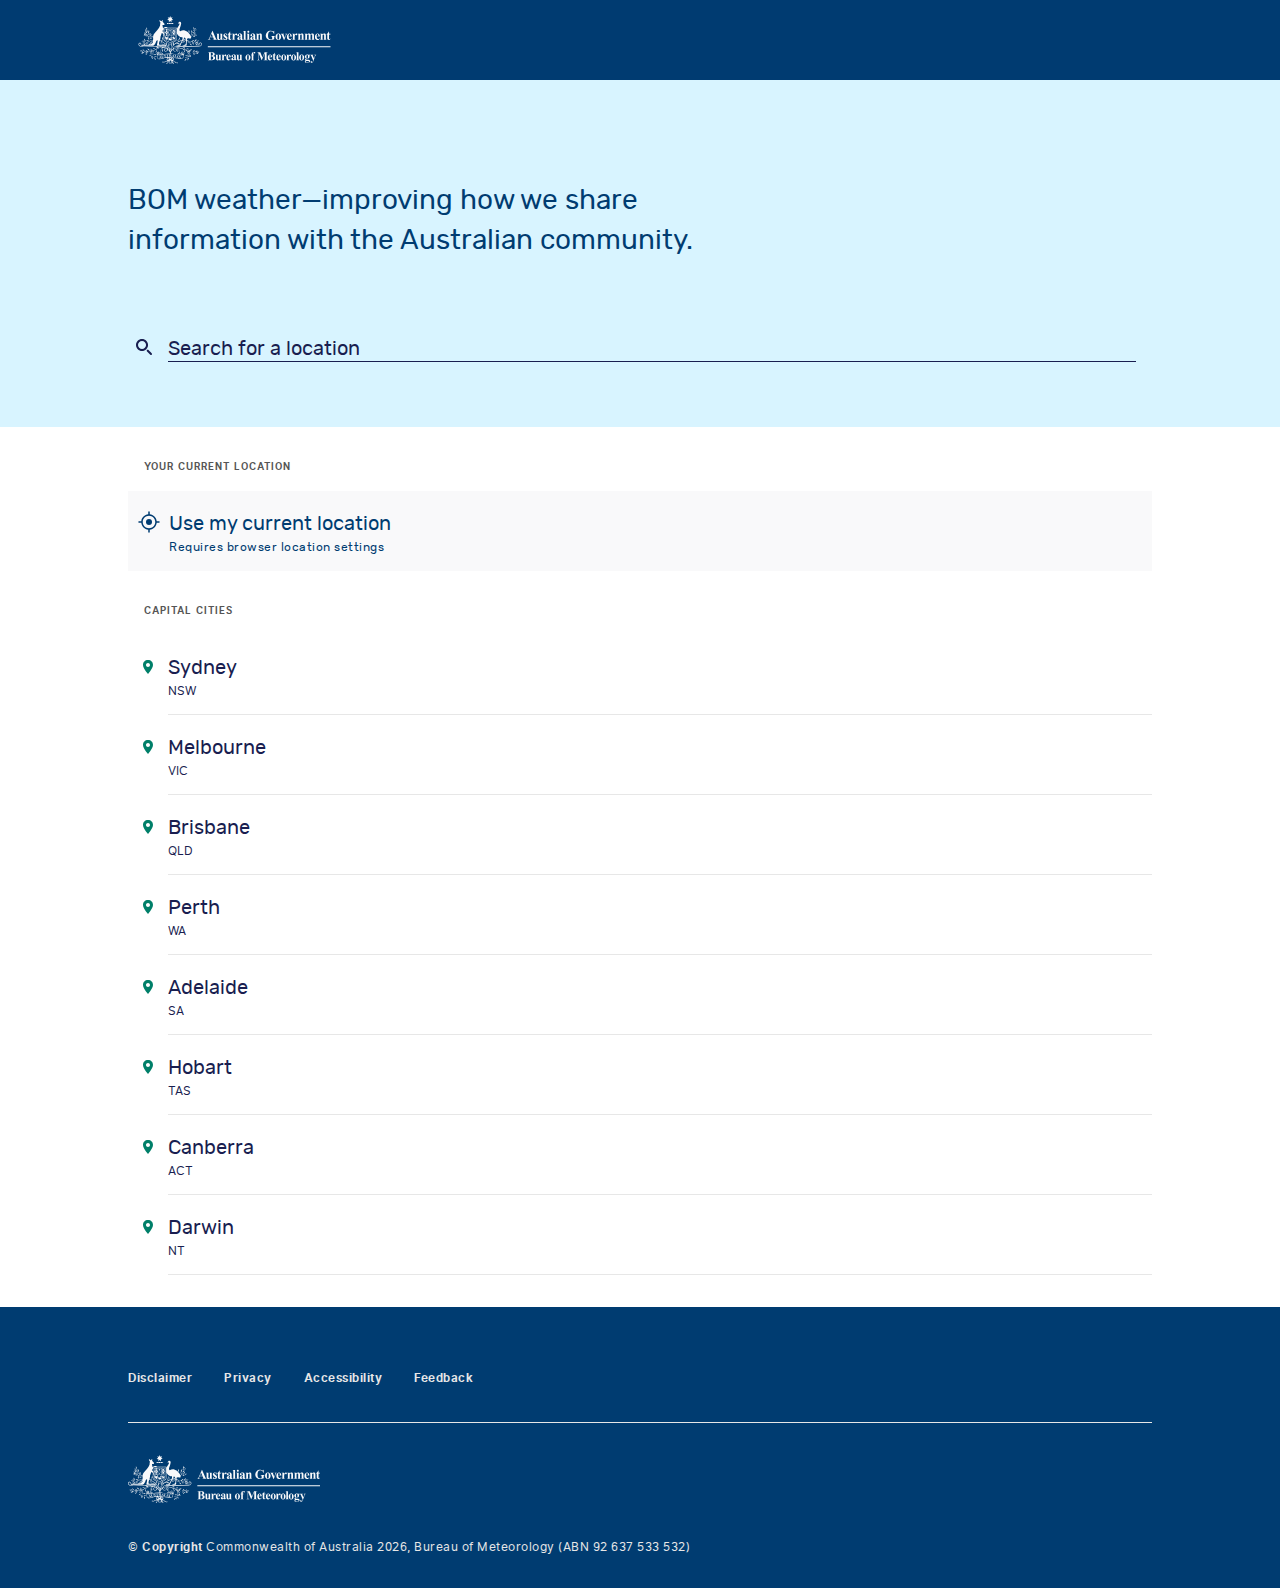
==== index.html @ 6bbe50c7 "first commit" ====
<!DOCTYPE html><!--[if lte IE 9]> <html class="ie-unsupported" lang="en"> <![endif]--><html lang="en"><head><meta charset="utf-8"><meta name="viewport" content="width=device-width,initial-scale=1,shrink-to-fit=no"><meta http-equiv="Content-Security-Policy" content="default-src 'self' 'unsafe-inline' *; img-src 'self' data: *; script-src 'self' 'unsafe-inline' *.bom.gov.au *.hotjar.com *.googletagmanager.com *.google-analytics.com; font-src 'self';"/><meta http-equiv="X-UA-Compatible" content="IE=edge"><meta name="theme-color" content="#003c71"><meta name="apple-mobile-web-app-capable" content="yes"><meta name="apple-mobile-web-app-title" content="Weather"><script type="text/javascript" src="/unsupported-ie/detect-ie.js" async></script><!--[if lte IE 9]> <link rel="stylesheet" href="/unsupported-ie/ie.css"> <![endif]--><script>const branchCommitId = "master-6253c6df";
      if (branchCommitId.indexOf('%') === -1) {
        dataLayer = [{ branchCommitId }];
      }
      (function(w,d,s,l,i){w[l]=w[l]||[];w[l].push({'gtm.start':new Date().getTime(),event:'gtm.js'});var f=d.getElementsByTagName(s)[0],j=d.createElement(s),dl=l!='dataLayer'?'&l='+l:'';j.async=true;j.src='https://www.googletagmanager.com/gtm.js?id='+i+dl;f.parentNode.insertBefore(j,f);})(window,document,'script','dataLayer','GTM-N5XTRD5');</script><link rel="manifest" href="/manifest.json"><link rel="shortcut icon" href="/favicon.ico"><link rel="preload" href="/fonts/fonts.css" as="style"><link rel="preload" crossorigin href="/fonts/Rubik-Regular.woff2" as="font"><link rel="preload" crossorigin href="/fonts/Rubik-Bold.woff2" as="font"><link rel="preload" crossorigin href="/fonts/Rubik-Light.woff2" as="font"><link rel="preload" crossorigin href="/fonts/Rubik-Medium.woff2" as="font"><link rel="preload" crossorigin href="/fonts/Inter-UI-Regular.woff2" as="font"><link rel="preload" crossorigin href="/fonts/Inter-UI-Bold.woff2" as="font"><link rel="preload" crossorigin href="/fonts/Inter-UI-Bold.woff2" as="font"><link rel="apple-touch-icon" sizes="120x120" href="/manifest/icons/Icon-60@2x.png"><link rel="apple-touch-icon" sizes="152x152" href="/manifest/icons/Icon-76@2x.png"><link rel="apple-touch-icon" sizes="167x167" href="/manifest/icons/Icon-83.5@2x.png"><link rel="apple-touch-icon" sizes="180x180" href="/manifest/icons/Icon-60@3x.png"><link rel="apple-touch-startup-image" href="/manifest/launch_screens/640x1136-portrait.png" media="(device-width: 320px) and (device-height: 568px) and (-webkit-device-pixel-ratio: 2) and (orientation: portrait)"><link rel="apple-touch-startup-image" href="/manifest/launch_screens/750x1334-portrait.png" media="(device-width: 375px) and (device-height: 667px) and (-webkit-device-pixel-ratio: 2) and (orientation: portrait)"><link rel="apple-touch-startup-image" href="/manifest/launch_screens/828x1792-portrait.png" media="(device-width: 414px) and (device-height: 896px) and (-webkit-device-pixel-ratio: 2) and (orientation: portrait)"><link rel="apple-touch-startup-image" href="/manifest/launch_screens/1125x2436-portrait.png" media="(device-width: 375px) and (device-height: 812px) and (-webkit-device-pixel-ratio: 3) and (orientation: portrait)"><link rel="apple-touch-startup-image" href="/manifest/launch_screens/1242x2208-portrait.png" media="(device-width: 414px) and (device-height: 736px) and (-webkit-device-pixel-ratio: 3) and (orientation: portrait)"><link rel="apple-touch-startup-image" href="/manifest/launch_screens/1242x2688-portrait.png" media="(device-width: 414px) and (device-height: 896px) and (-webkit-device-pixel-ratio: 3) and (orientation: portrait)"><link rel="apple-touch-startup-image" href="/manifest/launch_screens/1536x2048-portrait.png" media="(device-width: 768px) and (device-height: 1024px) and (-webkit-device-pixel-ratio: 2) and (orientation: portrait)"><link rel="apple-touch-startup-image" href="/manifest/launch_screens/1668x2224-portrait.png" media="(device-width: 834px) and (device-height: 1112px) and (-webkit-device-pixel-ratio: 2) and (orientation: portrait)"><link rel="apple-touch-startup-image" href="/manifest/launch_screens/1668x2388-portrait.png" media="(device-width: 834px) and (device-height: 1194px) and (-webkit-device-pixel-ratio: 2) and (orientation: portrait)"><link rel="apple-touch-startup-image" href="/manifest/launch_screens/2048x2732-portrait.png" media="(device-width: 1024px) and (device-height: 1366px) and (-webkit-device-pixel-ratio: 2) and (orientation: portrait)"><link rel="apple-touch-startup-image" href="/manifest/launch_screens/640x1136-landscape.png" media="(device-width: 320px) and (device-height: 568px) and (-webkit-device-pixel-ratio: 2) and (orientation: landscape)"><link rel="apple-touch-startup-image" href="/manifest/launch_screens/750x1334-landscape.png" media="(device-width: 375px) and (device-height: 667px) and (-webkit-device-pixel-ratio: 2) and (orientation: landscape)"><link rel="apple-touch-startup-image" href="/manifest/launch_screens/828x1792-landscape.png" media="(device-width: 414px) and (device-height: 896px) and (-webkit-device-pixel-ratio: 2) and (orientation: landscape)"><link rel="apple-touch-startup-image" href="/manifest/launch_screens/1125x2436-landscape.png" media="(device-width: 375px) and (device-height: 812px) and (-webkit-device-pixel-ratio: 3) and (orientation: landscape)"><link rel="apple-touch-startup-image" href="/manifest/launch_screens/1242x2208-landscape.png" media="(device-width: 414px) and (device-height: 736px) and (-webkit-device-pixel-ratio: 3) and (orientation: landscape)"><link rel="apple-touch-startup-image" href="/manifest/launch_screens/1242x2688-landscape.png" media="(device-width: 414px) and (device-height: 896px) and (-webkit-device-pixel-ratio: 3) and (orientation: landscape)"><link rel="apple-touch-startup-image" href="/manifest/launch_screens/1536x2048-landscape.png" media="(device-width: 768px) and (device-height: 1024px) and (-webkit-device-pixel-ratio: 2) and (orientation: landscape)"><link rel="apple-touch-startup-image" href="/manifest/launch_screens/1668x2224-landscape.png" media="(device-width: 834px) and (device-height: 1112px) and (-webkit-device-pixel-ratio: 2) and (orientation: landscape)"><link rel="apple-touch-startup-image" href="/manifest/launch_screens/1668x2388-landscape.png" media="(device-width: 834px) and (device-height: 1194px) and (-webkit-device-pixel-ratio: 2) and (orientation: landscape)"><link rel="apple-touch-startup-image" href="/manifest/launch_screens/2048x2732-landscape.png" media="(device-width: 1024px) and (device-height: 1366px) and (-webkit-device-pixel-ratio: 2) and (orientation: landscape)"><title>Weather - Bureau of Meteorology</title></head><body><noscript>You need to enable JavaScript to run this app.<iframe src="https://www.googletagmanager.com/ns.html?id=GTM-N5XTRD5" height="0" width="0" style="display:none;visibility:hidden"></iframe></noscript><div id="root"></div><script src="/unsupported-ie/notification-ie.js" async></script><script type="text/javascript" src="/static/js/runtime~main.c7fba8b1.js"></script><script type="text/javascript" src="/static/js/vendors~main.85f1c21c.chunk.js"></script><script type="text/javascript" src="/static/js/main.90564158.chunk.js"></script></body></html>
---- fonts/fonts.css ----
@font-face {
  font-family: 'Inter UI';
  font-style: normal;
  font-display: auto;
  font-weight: 400;
  src: url('/fonts/Inter-UI-Regular.woff2') format('woff2'),
       url('/fonts/Inter-UI-Regular.woff') format('woff')
}

@font-face {
  font-family: 'Inter UI';
  font-style:  normal;
  font-display: auto;
  font-weight: 700;
  src: url('/fonts/Inter-UI-Bold.woff2') format('woff2'),
       url('/fonts/Inter-UI-Bold.woff') format('woff')
}


@font-face {
  font-family: 'Rubik';
  font-style: normal;
  font-display: auto;
  font-weight: 300;
  src: url('/fonts/Rubik-Light.woff2') format('woff2'),
       url('/fonts/Rubik-Light.woff') format('woff')
}

@font-face {
  font-family: 'Rubik';
  font-style: normal;
  font-display: auto;
  font-weight: 400;
  src: url('/fonts/Rubik-Regular.woff2') format('woff2'),
       url('/fonts/Rubik-Regular.woff') format('woff')
}

@font-face {
  font-family: 'Rubik';
  font-style: normal;
  font-display: auto;
  font-weight: 500;
  src: url('/fonts/Rubik-Medium.woff2') format('woff2'),
       url('/fonts/Rubik-Medium.woff') format('woff')
}

@font-face {
  font-family: 'Rubik';
  font-style: normal;
  font-display: auto;
  font-weight: 700;
  src: url('/fonts/Rubik-Bold.woff2') format('woff2'),
       url('/fonts/Rubik-Bold.woff') format('woff')
}
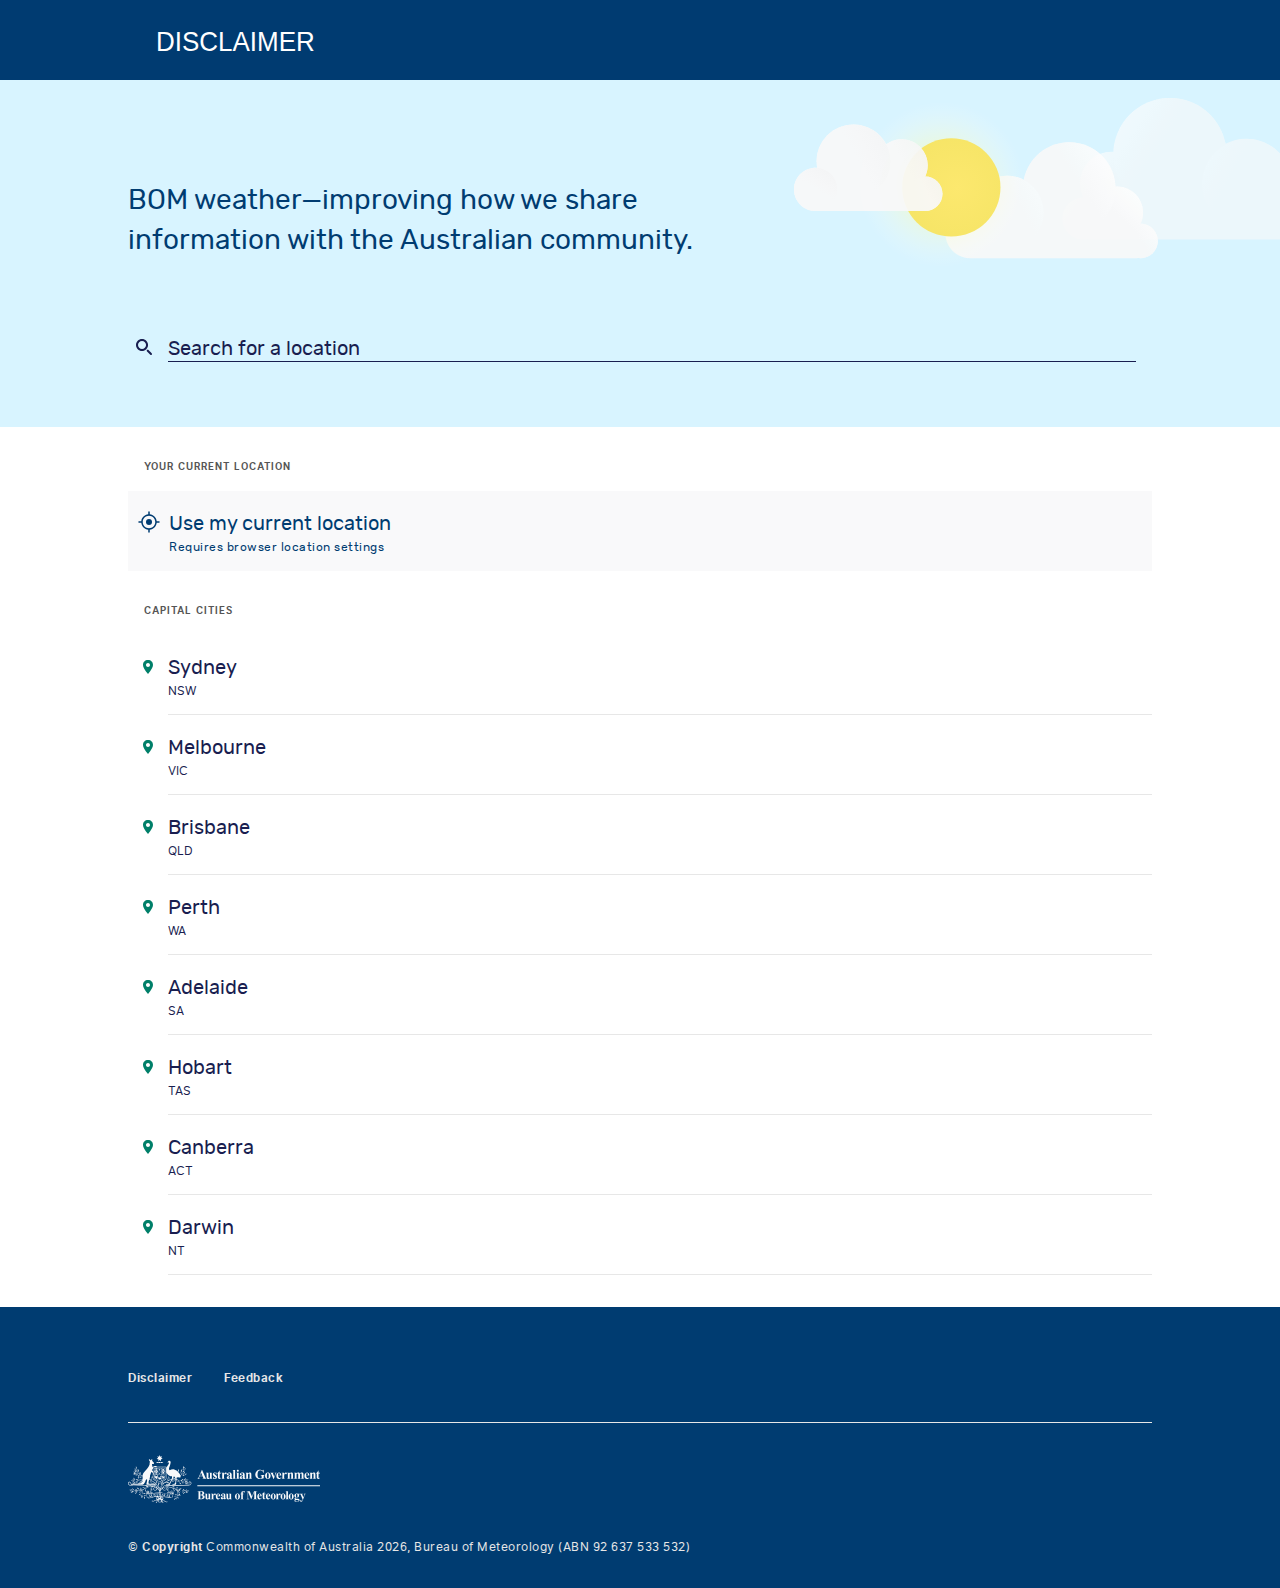
==== commit 159417dd: "Fix iconography and disclaimer" ====
--- a/index.html
+++ b/index.html
@@ -1,5 +1,36 @@
-<!DOCTYPE html><!--[if lte IE 9]> <html class="ie-unsupported" lang="en"> <![endif]--><html lang="en"><head><meta charset="utf-8"><meta name="viewport" content="width=device-width,initial-scale=1,shrink-to-fit=no"><meta http-equiv="Content-Security-Policy" content="default-src 'self' 'unsafe-inline' *; img-src 'self' data: *; script-src 'self' 'unsafe-inline' *.bom.gov.au *.hotjar.com *.googletagmanager.com *.google-analytics.com; font-src 'self';"/><meta http-equiv="X-UA-Compatible" content="IE=edge"><meta name="theme-color" content="#003c71"><meta name="apple-mobile-web-app-capable" content="yes"><meta name="apple-mobile-web-app-title" content="Weather"><script type="text/javascript" src="/unsupported-ie/detect-ie.js" async></script><!--[if lte IE 9]> <link rel="stylesheet" href="/unsupported-ie/ie.css"> <![endif]--><script>const branchCommitId = "master-6253c6df";
-      if (branchCommitId.indexOf('%') === -1) {
-        dataLayer = [{ branchCommitId }];
-      }
-      (function(w,d,s,l,i){w[l]=w[l]||[];w[l].push({'gtm.start':new Date().getTime(),event:'gtm.js'});var f=d.getElementsByTagName(s)[0],j=d.createElement(s),dl=l!='dataLayer'?'&l='+l:'';j.async=true;j.src='https://www.googletagmanager.com/gtm.js?id='+i+dl;f.parentNode.insertBefore(j,f);})(window,document,'script','dataLayer','GTM-N5XTRD5');</script><link rel="manifest" href="/manifest.json"><link rel="shortcut icon" href="/favicon.ico"><link rel="preload" href="/fonts/fonts.css" as="style"><link rel="preload" crossorigin href="/fonts/Rubik-Regular.woff2" as="font"><link rel="preload" crossorigin href="/fonts/Rubik-Bold.woff2" as="font"><link rel="preload" crossorigin href="/fonts/Rubik-Light.woff2" as="font"><link rel="preload" crossorigin href="/fonts/Rubik-Medium.woff2" as="font"><link rel="preload" crossorigin href="/fonts/Inter-UI-Regular.woff2" as="font"><link rel="preload" crossorigin href="/fonts/Inter-UI-Bold.woff2" as="font"><link rel="preload" crossorigin href="/fonts/Inter-UI-Bold.woff2" as="font"><link rel="apple-touch-icon" sizes="120x120" href="/manifest/icons/Icon-60@2x.png"><link rel="apple-touch-icon" sizes="152x152" href="/manifest/icons/Icon-76@2x.png"><link rel="apple-touch-icon" sizes="167x167" href="/manifest/icons/Icon-83.5@2x.png"><link rel="apple-touch-icon" sizes="180x180" href="/manifest/icons/Icon-60@3x.png"><link rel="apple-touch-startup-image" href="/manifest/launch_screens/640x1136-portrait.png" media="(device-width: 320px) and (device-height: 568px) and (-webkit-device-pixel-ratio: 2) and (orientation: portrait)"><link rel="apple-touch-startup-image" href="/manifest/launch_screens/750x1334-portrait.png" media="(device-width: 375px) and (device-height: 667px) and (-webkit-device-pixel-ratio: 2) and (orientation: portrait)"><link rel="apple-touch-startup-image" href="/manifest/launch_screens/828x1792-portrait.png" media="(device-width: 414px) and (device-height: 896px) and (-webkit-device-pixel-ratio: 2) and (orientation: portrait)"><link rel="apple-touch-startup-image" href="/manifest/launch_screens/1125x2436-portrait.png" media="(device-width: 375px) and (device-height: 812px) and (-webkit-device-pixel-ratio: 3) and (orientation: portrait)"><link rel="apple-touch-startup-image" href="/manifest/launch_screens/1242x2208-portrait.png" media="(device-width: 414px) and (device-height: 736px) and (-webkit-device-pixel-ratio: 3) and (orientation: portrait)"><link rel="apple-touch-startup-image" href="/manifest/launch_screens/1242x2688-portrait.png" media="(device-width: 414px) and (device-height: 896px) and (-webkit-device-pixel-ratio: 3) and (orientation: portrait)"><link rel="apple-touch-startup-image" href="/manifest/launch_screens/1536x2048-portrait.png" media="(device-width: 768px) and (device-height: 1024px) and (-webkit-device-pixel-ratio: 2) and (orientation: portrait)"><link rel="apple-touch-startup-image" href="/manifest/launch_screens/1668x2224-portrait.png" media="(device-width: 834px) and (device-height: 1112px) and (-webkit-device-pixel-ratio: 2) and (orientation: portrait)"><link rel="apple-touch-startup-image" href="/manifest/launch_screens/1668x2388-portrait.png" media="(device-width: 834px) and (device-height: 1194px) and (-webkit-device-pixel-ratio: 2) and (orientation: portrait)"><link rel="apple-touch-startup-image" href="/manifest/launch_screens/2048x2732-portrait.png" media="(device-width: 1024px) and (device-height: 1366px) and (-webkit-device-pixel-ratio: 2) and (orientation: portrait)"><link rel="apple-touch-startup-image" href="/manifest/launch_screens/640x1136-landscape.png" media="(device-width: 320px) and (device-height: 568px) and (-webkit-device-pixel-ratio: 2) and (orientation: landscape)"><link rel="apple-touch-startup-image" href="/manifest/launch_screens/750x1334-landscape.png" media="(device-width: 375px) and (device-height: 667px) and (-webkit-device-pixel-ratio: 2) and (orientation: landscape)"><link rel="apple-touch-startup-image" href="/manifest/launch_screens/828x1792-landscape.png" media="(device-width: 414px) and (device-height: 896px) and (-webkit-device-pixel-ratio: 2) and (orientation: landscape)"><link rel="apple-touch-startup-image" href="/manifest/launch_screens/1125x2436-landscape.png" media="(device-width: 375px) and (device-height: 812px) and (-webkit-device-pixel-ratio: 3) and (orientation: landscape)"><link rel="apple-touch-startup-image" href="/manifest/launch_screens/1242x2208-landscape.png" media="(device-width: 414px) and (device-height: 736px) and (-webkit-device-pixel-ratio: 3) and (orientation: landscape)"><link rel="apple-touch-startup-image" href="/manifest/launch_screens/1242x2688-landscape.png" media="(device-width: 414px) and (device-height: 896px) and (-webkit-device-pixel-ratio: 3) and (orientation: landscape)"><link rel="apple-touch-startup-image" href="/manifest/launch_screens/1536x2048-landscape.png" media="(device-width: 768px) and (device-height: 1024px) and (-webkit-device-pixel-ratio: 2) and (orientation: landscape)"><link rel="apple-touch-startup-image" href="/manifest/launch_screens/1668x2224-landscape.png" media="(device-width: 834px) and (device-height: 1112px) and (-webkit-device-pixel-ratio: 2) and (orientation: landscape)"><link rel="apple-touch-startup-image" href="/manifest/launch_screens/1668x2388-landscape.png" media="(device-width: 834px) and (device-height: 1194px) and (-webkit-device-pixel-ratio: 2) and (orientation: landscape)"><link rel="apple-touch-startup-image" href="/manifest/launch_screens/2048x2732-landscape.png" media="(device-width: 1024px) and (device-height: 1366px) and (-webkit-device-pixel-ratio: 2) and (orientation: landscape)"><title>Weather - Bureau of Meteorology</title></head><body><noscript>You need to enable JavaScript to run this app.<iframe src="https://www.googletagmanager.com/ns.html?id=GTM-N5XTRD5" height="0" width="0" style="display:none;visibility:hidden"></iframe></noscript><div id="root"></div><script src="/unsupported-ie/notification-ie.js" async></script><script type="text/javascript" src="/static/js/runtime~main.c7fba8b1.js"></script><script type="text/javascript" src="/static/js/vendors~main.85f1c21c.chunk.js"></script><script type="text/javascript" src="/static/js/main.90564158.chunk.js"></script></body></html>+<!DOCTYPE html><!--[if lte IE 9]> <html class="ie-unsupported" lang="en"> <![endif]-->
+<html lang="en">
+
+<head>
+    <meta charset="utf-8">
+    <meta name="viewport" content="width=device-width,initial-scale=1,shrink-to-fit=no">
+    <meta http-equiv="Content-Security-Policy"
+        content="default-src 'self' 'unsafe-inline' *; img-src 'self' data: *; script-src 'self' 'unsafe-inline' *.bom.gov.au *.hotjar.com *.googletagmanager.com *.google-analytics.com; font-src 'self';" />
+    <meta http-equiv="X-UA-Compatible" content="IE=edge">
+    <meta name="theme-color" content="#003c71">
+    <meta name="apple-mobile-web-app-capable" content="yes">
+    <meta name="apple-mobile-web-app-title" content="Weather">
+    <script type="text/javascript" src="/unsupported-ie/detect-ie.js" async></script>
+    <!--[if lte IE 9]> <link rel="stylesheet" href="/unsupported-ie/ie.css"> <![endif]-->
+    <link rel="shortcut icon" href="/favicon.png">
+    <link rel="preload" href="/fonts/fonts.css" as="style">
+    <link rel="preload" crossorigin href="/fonts/Rubik-Regular.woff2" as="font">
+    <link rel="preload" crossorigin href="/fonts/Rubik-Bold.woff2" as="font">
+    <link rel="preload" crossorigin href="/fonts/Rubik-Light.woff2" as="font">
+    <link rel="preload" crossorigin href="/fonts/Rubik-Medium.woff2" as="font">
+    <link rel="preload" crossorigin href="/fonts/Inter-UI-Regular.woff2" as="font">
+    <link rel="preload" crossorigin href="/fonts/Inter-UI-Bold.woff2" as="font">
+    <link rel="preload" crossorigin href="/fonts/Inter-UI-Bold.woff2" as="font">
+    <title>Weather - Bureau of Meteorology</title>
+</head>
+
+<body>
+    <noscript>You need to enable JavaScript to run this app.</noscript>
+    <div id="root"></div>
+    <script src="/unsupported-ie/notification-ie.js" async></script>
+    <script type="text/javascript" src="/static/js/runtime~main.c7fba8b1.js"></script>
+    <script type="text/javascript" src="/static/js/vendors~main.85f1c21c.chunk.js"></script>
+    <script type="text/javascript" src="/static/js/main.90564158.chunk.js"></script>
+</body>
+
+</html>